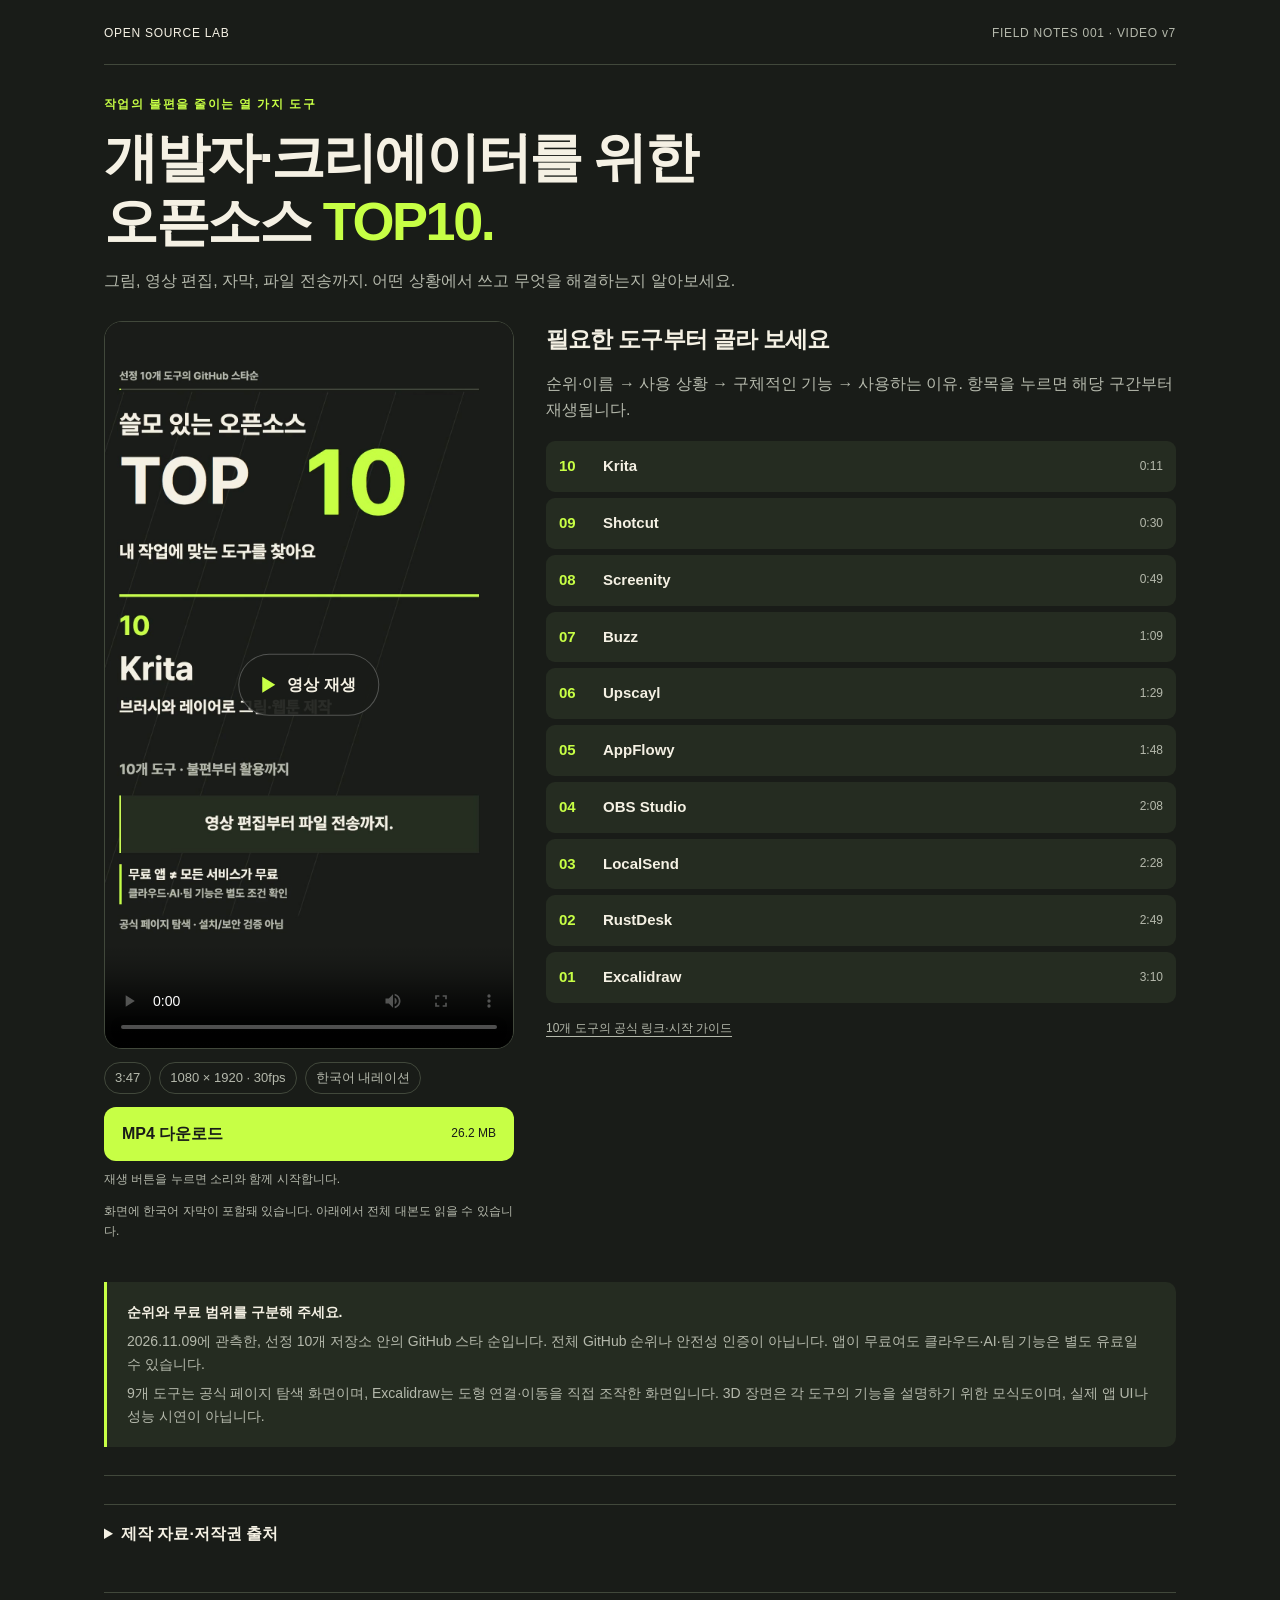
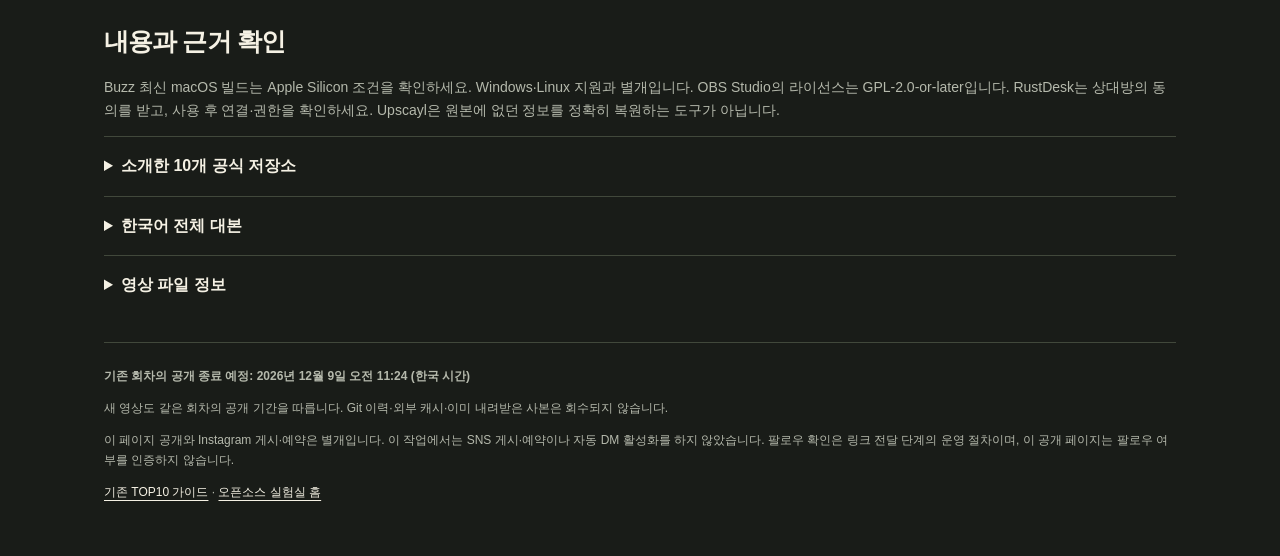
==== episodes/2026-11-09-top10/v7/index.html @ ea2526f3 "Add TOP10 v7 visual refinement with unchanged script and audio" ====
<!doctype html><html lang="ko"><head><meta charset="utf-8"><meta name="viewport" content="width=device-width,initial-scale=1"><meta name="robots" content="noindex,nofollow,noarchive"><meta name="referrer" content="no-referrer"><meta name="description" content="그림, 영상 편집, 자막, 파일 전송에 도움을 주는 오픈소스 TOP10. 각 도구의 사용 상황과 기능, 사용하는 이유를 설명합니다."><meta name="theme-color" content="#191c18"><title>오픈소스 TOP10 · v7 영상 | 오픈소스 실험실</title><style>
:root{color-scheme:dark;--bg:#191c18;--card:#252c21;--ink:#f5f1e4;--muted:#b5b9ac;--lime:#c7ff45;--line:#41483b}*{box-sizing:border-box}body{margin:0;background:var(--bg);color:var(--ink);font-family:-apple-system,BlinkMacSystemFont,"Apple SD Gothic Neo","Noto Sans KR",sans-serif;line-height:1.65}main{max-width:1120px;margin:auto;padding:24px}a{color:inherit;text-underline-offset:4px;overflow-wrap:anywhere}a:hover{color:var(--lime)}button,a{touch-action:manipulation}button:focus-visible,a:focus-visible,summary:focus-visible,video:focus-visible{outline:3px solid var(--lime);outline-offset:5px}nav{display:flex;gap:14px;justify-content:space-between;align-items:center;padding-bottom:20px;border-bottom:1px solid var(--line);font-size:12px;letter-spacing:.06em}nav a{text-decoration:none}nav span{color:var(--muted)}header{padding:30px 0 26px}.eyebrow{color:var(--lime);font-weight:700;font-size:12px;letter-spacing:.12em;margin:0 0 10px}h1{font-size:clamp(30px,5vw,54px);line-height:1.2;letter-spacing:-.045em;margin:0 0 14px}h1 em{font-style:normal;color:var(--lime)}.lede{color:var(--muted);margin:0;font-size:16px;max-width:680px}.watch{display:grid;grid-template-columns:minmax(0,410px) minmax(0,1fr);gap:32px;align-items:start}.player-wrap{position:relative;background:#11150e;border:1px solid var(--line);border-radius:18px;overflow:hidden;aspect-ratio:9/16;width:100%}video{display:block;width:100%;height:100%;object-fit:contain;background:#191c18}.play{position:absolute;left:50%;top:50%;transform:translate(-50%,-50%);border:1px solid rgba(255,255,255,.25);border-radius:100px;background:rgba(25,28,24,.92);color:var(--ink);font:inherit;font-weight:700;font-size:16px;padding:17px 23px;display:flex;gap:12px;align-items:center;white-space:nowrap;cursor:pointer}.play::before{content:"";display:block;border-left:13px solid var(--lime);border-top:8px solid transparent;border-bottom:8px solid transparent}.play[hidden]{display:none}.meta{display:flex;gap:8px;flex-wrap:wrap;color:var(--muted);font-size:13px;margin:13px 0}.meta span{padding:4px 10px;border:1px solid var(--line);border-radius:20px}.download{display:flex;align-items:center;justify-content:space-between;text-decoration:none;background:var(--lime);color:#191c18!important;font-weight:700;border-radius:12px;padding:14px 18px;min-height:50px}.download small{font-size:12px;font-weight:500}.status{min-height:20px;font-size:12px;color:var(--muted);margin:9px 0}.side h2{font-size:23px;letter-spacing:-.035em;margin:0 0 12px}.side>p{color:var(--muted);margin:0 0 18px}.chapter-list{display:grid;gap:6px}.chapter{width:100%;background:var(--card);border:1px solid transparent;border-radius:9px;color:var(--ink);display:grid;grid-template-columns:35px 1fr auto;gap:9px;align-items:center;padding:12px;text-align:left;font:inherit;font-weight:600;font-size:15px;cursor:pointer}.chapter:hover{border-color:var(--lime)}.rank{color:var(--lime);font-variant-numeric:tabular-nums}.chapter time{color:var(--muted);font-size:12px;font-weight:400;font-variant-numeric:tabular-nums}.note{padding:19px 20px;border-left:3px solid var(--lime);background:var(--card);border-radius:0 10px 10px 0;margin:28px 0;font-size:14px}.note p{margin:6px 0 0;color:var(--muted)}.section{padding:28px 0;border-top:1px solid var(--line)}.section h2{font-size:25px;letter-spacing:-.035em;margin:0 0 10px}.section p{color:var(--muted);font-size:14px}.asset-list{padding:0;margin:18px 0;list-style:none;display:grid;grid-template-columns:repeat(2,minmax(0,1fr));gap:10px}.asset-list li{padding:15px;background:var(--card);border-radius:10px}.asset-list li>a{font-weight:700;font-size:15px}.asset-list span{display:block;color:var(--muted);font-size:12px;margin-top:4px}.credits p{margin:8px 0}.small{font-size:12px!important;color:var(--muted)}details{border-top:1px solid var(--line);padding:16px 0}summary{cursor:pointer;font-weight:600}.transcript h3{margin:22px 0 6px;font-size:16px}.transcript p{margin:0;line-height:1.8}.links{columns:2;padding-left:20px;font-size:14px}.links li{padding:3px 0}.hash{font-family:ui-monospace,monospace;font-size:11px;word-break:break-all;color:var(--muted)}footer{padding:24px 0 30px;border-top:1px solid var(--line);font-size:12px;color:var(--muted)}footer a{color:var(--ink)}@media(max-width:740px){main{padding:16px}nav{font-size:10px}header{padding:24px 0 20px}.watch{grid-template-columns:1fr;gap:26px}.video-column{max-width:430px;width:100%;margin:auto}.side h2{font-size:22px}.chapter-list{grid-template-columns:repeat(2,minmax(0,1fr));gap:7px}.chapter{grid-template-columns:27px 1fr;padding:11px 9px;font-size:13px;gap:5px}.chapter time{grid-column:2}.asset-list{grid-template-columns:1fr}.links{columns:1}h1{font-size:34px}.lede{font-size:14px}}@media(prefers-reduced-motion:reduce){*{scroll-behavior:auto!important}}
</style></head><body><main><nav><a href="../../../">OPEN SOURCE LAB</a><span>FIELD NOTES 001 · VIDEO v7</span></nav><header><p class="eyebrow">작업의 불편을 줄이는 열 가지 도구</p><h1>개발자·크리에이터를 위한<br>오픈소스 <em>TOP10.</em></h1><p class="lede">그림, 영상 편집, 자막, 파일 전송까지. 어떤 상황에서 쓰고 무엇을 해결하는지 알아보세요.</p></header><div class="watch"><section class="video-column" aria-label="완성 영상 재생"><div class="player-wrap"><video id="player" controls playsinline preload="metadata" poster="cover.jpg" width="1080" height="1920" aria-label="오픈소스 TOP10 한국어 설명 영상"><source src="open-source-top10-v7.mp4" type="video/mp4"><track kind="subtitles" src="captions.vtt" srclang="ko" label="한국어 자막">브라우저가 영상을 지원하지 않습니다. 아래 MP4 링크로 내려받으세요.</video><button id="start" class="play" type="button" aria-label="소리와 함께 영상 재생">영상 재생</button></div><div class="meta"><span>3:47</span><span>1080 × 1920 · 30fps</span><span>한국어 내레이션</span></div><a class="download" href="open-source-top10-v7.mp4" download="open-source-top10-v7.mp4">MP4 다운로드 <small>26.2 MB</small></a><p id="status" class="status" role="status">재생 버튼을 누르면 소리와 함께 시작합니다.</p><p class="small">화면에 한국어 자막이 포함돼 있습니다. 아래에서 전체 대본도 읽을 수 있습니다.</p></section><section class="side"><h2>필요한 도구부터 골라 보세요</h2><p>순위·이름 → 사용 상황 → 구체적인 기능 → 사용하는 이유. 항목을 누르면 해당 구간부터 재생됩니다.</p><div class="chapter-list"><button class="chapter" type="button" data-time="11.266666666666667" aria-label="10위 Krita 0:11부터 재생"><span class="rank">10</span><span>Krita</span><time>0:11</time></button><button class="chapter" type="button" data-time="30.866666666666667" aria-label="9위 Shotcut 0:30부터 재생"><span class="rank">09</span><span>Shotcut</span><time>0:30</time></button><button class="chapter" type="button" data-time="49.266666666666666" aria-label="8위 Screenity 0:49부터 재생"><span class="rank">08</span><span>Screenity</span><time>0:49</time></button><button class="chapter" type="button" data-time="69.63333333333334" aria-label="7위 Buzz 1:09부터 재생"><span class="rank">07</span><span>Buzz</span><time>1:09</time></button><button class="chapter" type="button" data-time="89.33333333333333" aria-label="6위 Upscayl 1:29부터 재생"><span class="rank">06</span><span>Upscayl</span><time>1:29</time></button><button class="chapter" type="button" data-time="108.93333333333334" aria-label="5위 AppFlowy 1:48부터 재생"><span class="rank">05</span><span>AppFlowy</span><time>1:48</time></button><button class="chapter" type="button" data-time="128.63333333333333" aria-label="4위 OBS Studio 2:08부터 재생"><span class="rank">04</span><span>OBS Studio</span><time>2:08</time></button><button class="chapter" type="button" data-time="148.2" aria-label="3위 LocalSend 2:28부터 재생"><span class="rank">03</span><span>LocalSend</span><time>2:28</time></button><button class="chapter" type="button" data-time="169.26666666666668" aria-label="2위 RustDesk 2:49부터 재생"><span class="rank">02</span><span>RustDesk</span><time>2:49</time></button><button class="chapter" type="button" data-time="190.36666666666667" aria-label="1위 Excalidraw 3:10부터 재생"><span class="rank">01</span><span>Excalidraw</span><time>3:10</time></button></div><p class="small" style="margin-top:16px"><a href="../">10개 도구의 공식 링크·시작 가이드</a></p></section></div><aside class="note"><strong>순위와 무료 범위를 구분해 주세요.</strong><p>2026.11.09에 관측한, 선정 10개 저장소 안의 GitHub 스타 순입니다. 전체 GitHub 순위나 안전성 인증이 아닙니다. 앱이 무료여도 클라우드·AI·팀 기능은 별도 유료일 수 있습니다.</p><p>9개 도구는 공식 페이지 탐색 화면이며, Excalidraw는 도형 연결·이동을 직접 조작한 화면입니다. 3D 장면은 각 도구의 기능을 설명하기 위한 모식도이며, 실제 앱 UI나 성능 시연이 아닙니다.</p></aside><section class="section credits"><details><summary>제작 자료·저작권 출처</summary><h2>사용한 모델과 원저작자</h2><p>기능을 설명하는 장면에 아래 모델을 사용했습니다. 원본 제작자는 Polyfork이며, <a href="https://creativecommons.org/licenses/by/4.0/" target="_blank" rel="noopener noreferrer">CC BY 4.0</a>에 따라 출처와 변경 사항을 표시합니다.</p><ul class="asset-list"><li><a href="https://polyfork.dev/asset/laptop-e775ba" target="_blank" rel="noopener noreferrer">Laptop</a><span>by Polyfork · <a href="https://creativecommons.org/licenses/by/4.0/" target="_blank" rel="noopener noreferrer">CC BY 4.0</a></span></li><li><a href="https://polyfork.dev/asset/desk-monitor-32cfce" target="_blank" rel="noopener noreferrer">Desk Monitor</a><span>by Polyfork · <a href="https://creativecommons.org/licenses/by/4.0/" target="_blank" rel="noopener noreferrer">CC BY 4.0</a></span></li><li><a href="https://polyfork.dev/asset/filing-cabinet-f8a251" target="_blank" rel="noopener noreferrer">Filing Cabinet</a><span>by Polyfork · <a href="https://creativecommons.org/licenses/by/4.0/" target="_blank" rel="noopener noreferrer">CC BY 4.0</a></span></li><li><a href="https://polyfork.dev/asset/vintage-microphone-stand-c5ba82" target="_blank" rel="noopener noreferrer">Vintage Microphone Stand</a><span>by Polyfork · <a href="https://creativecommons.org/licenses/by/4.0/" target="_blank" rel="noopener noreferrer">CC BY 4.0</a></span></li><li><a href="https://polyfork.dev/asset/conference-camera-bar-419e10" target="_blank" rel="noopener noreferrer">Conference Camera Bar</a><span>by Polyfork · <a href="https://creativecommons.org/licenses/by/4.0/" target="_blank" rel="noopener noreferrer">CC BY 4.0</a></span></li><li><a href="https://polyfork.dev/asset/smartphone-5f05e5" target="_blank" rel="noopener noreferrer">Smartphone</a><span>by Polyfork · <a href="https://creativecommons.org/licenses/by/4.0/" target="_blank" rel="noopener noreferrer">CC BY 4.0</a></span></li></ul><p><strong>변경 사항:</strong> 크기 조정, 복제·배치, 재질·조명 조정, 객체 애니메이션과 카메라 이동을 적용해 영상으로 렌더링했습니다. Polyfork의 원본 모델을 자체 창작한 것으로 주장하지 않으며, Polyfork의 공식 제작·추천 영상도 아닙니다.</p><p><a href="https://polyfork.dev/licensing" target="_blank" rel="noopener noreferrer">공식 라이선스 원문</a> · <a href="https://github.com/lucas-martinic/polyfork-catalog" target="_blank" rel="noopener noreferrer">공식 카탈로그</a> · <a href="credits.txt" download>크레딧 텍스트 다운로드</a></p><details><summary>음악·효과음·합성 음성</summary><p>Music: “Menu Music” by wipics, CC0. <a href="https://opengameart.org/content/menu-music-1" target="_blank" rel="noopener noreferrer">원본 출처</a><br>SFX: “Interface Sounds” by Kenney, CC0. <a href="https://kenney.nl/assets/interface-sounds" target="_blank" rel="noopener noreferrer">원본 출처</a></p><p>한국어 내레이션은 같은 여성 프리셋으로 생성한 합성 음성입니다. 실제 인물의 목소리를 복제하지 않았습니다. 기존 영상의 대본·순위·음성을 유지하고 시각 표현만 개선했습니다.</p><p>참고 영상은 설명 구조만 분석했습니다. <a href="https://youtube.com/shorts/w0rq3Lg1JbU" target="_blank" rel="noopener noreferrer">민둥이의 참고 영상</a> 자체의 영상·음성을 복제하거나 재업로드하지 않았습니다.</p></details></details></section><section class="section"><h2>내용과 근거 확인</h2><p>Buzz 최신 macOS 빌드는 Apple Silicon 조건을 확인하세요. Windows·Linux 지원과 별개입니다. OBS Studio의 라이선스는 GPL-2.0-or-later입니다. RustDesk는 상대방의 동의를 받고, 사용 후 연결·권한을 확인하세요. Upscayl은 원본에 없던 정보를 정확히 복원하는 도구가 아닙니다.</p><details><summary>소개한 10개 공식 저장소</summary><ul class="links"><li><a href="https://github.com/KDE/krita" target="_blank" rel="noopener noreferrer">Krita 공식 저장소</a></li><li><a href="https://github.com/mltframework/shotcut" target="_blank" rel="noopener noreferrer">Shotcut 공식 저장소</a></li><li><a href="https://github.com/alyssaxuu/screenity" target="_blank" rel="noopener noreferrer">Screenity 공식 저장소</a></li><li><a href="https://github.com/chidiwilliams/buzz" target="_blank" rel="noopener noreferrer">Buzz 공식 저장소</a></li><li><a href="https://github.com/upscayl/upscayl" target="_blank" rel="noopener noreferrer">Upscayl 공식 저장소</a></li><li><a href="https://github.com/AppFlowy-IO/AppFlowy" target="_blank" rel="noopener noreferrer">AppFlowy 공식 저장소</a></li><li><a href="https://github.com/obsproject/obs-studio" target="_blank" rel="noopener noreferrer">OBS Studio 공식 저장소</a></li><li><a href="https://github.com/localsend/localsend" target="_blank" rel="noopener noreferrer">LocalSend 공식 저장소</a></li><li><a href="https://github.com/rustdesk/rustdesk" target="_blank" rel="noopener noreferrer">RustDesk 공식 저장소</a></li><li><a href="https://github.com/excalidraw/excalidraw" target="_blank" rel="noopener noreferrer">Excalidraw 공식 저장소</a></li></ul></details><details><summary>한국어 전체 대본</summary><div class="transcript"><section><h3>도입</h3><p>영상 편집부터 파일 전송까지. 매일 하는 작업을 조금 더 편하게 만들어 줄 오픈소스 열 개를 골랐습니다. 열 번째 도구부터 볼게요.</p></section><section><h3>10위 · Krita</h3><p>열 번째는 크리타입니다. 그림을 시작하고 싶은데 처음부터 유료 프로그램을 사기는 부담스럽죠. 브러시와 레이어를 갖춘 무료 드로잉 도구입니다. 스케치부터 채색까지, 웹툰이나 일러스트를 그리는 데 필요한 작업을 한곳에서 할 수 있습니다.</p></section><section><h3>9위 · Shotcut</h3><p>아홉 번째는 샷 컷입니다. 찍어 둔 영상은 많은데 필요한 장면만 짧게 정리하고 싶다면, 영상을 자르고 이어 붙이고 소리까지 조절할 수 있습니다. 촬영본을 통째로 보내는 대신, 보여 주고 싶은 부분만 편집하는 거죠.</p></section><section><h3>8위 · Screenity</h3><p>여덟 번째는 스크리니티입니다. 사용법을 설명하다가 거기 말고 여기라는 말만 반복하고 있나요? 화면을 녹화하면서 눌러야 할 곳에 화살표나 표시를 넣을 수 있습니다. 긴 설명문 대신, 상대가 보고 따라 할 수 있는 안내 영상을 만드는 겁니다.</p></section><section><h3>7위 · Buzz</h3><p>일곱 번째는 버즈입니다. 회의나 인터뷰를 녹음해 놓고, 다시 들으면서 받아 적고 있나요? 음성 파일을 텍스트로 바꾸고 자막 파일로도 만들 수 있습니다. 처음부터 타이핑하는 대신, 변환된 내용을 확인하고 고치는 쪽으로 작업을 바꾸는 거죠.</p></section><section><h3>6위 · Upscayl</h3><p>여섯 번째는 업스케일입니다. 작은 이미지를 크게 쓰려고 늘렸더니 흐릿해진 적 있죠? AI로 해상도를 높이면서 이미지의 디테일을 추정해 보완합니다. 다만 원본에 없던 정보를 정확하게 되살려 주는 도구는 아니라는 점은 알아둬야 합니다.</p></section><section><h3>5위 · AppFlowy</h3><p>다섯 번째는 앱플로위입니다. 아이디어는 메모 앱에, 할 일은 다른 앱에 흩어져 있다면, 노트와 작업 목록, 프로젝트를 한곳에 모아 관리할 수 있습니다. 회의에서 적어 둔 내용과 그다음에 해야 할 일을 따로 찾아다니지 않도록 정리하는 겁니다.</p></section><section><h3>4위 · OBS Studio</h3><p>네 번째는 오비에스입니다. 강의를 녹화하려는데 화면만 찍는 걸로는 부족하다면, 화면과 웹캠, 마이크를 조합해 녹화하거나 실시간으로 방송할 수 있습니다. 내 얼굴과 설명할 자료를 함께 보여 주는 구성을 만들 때 쓰는 거죠.</p></section><section><h3>3위 · LocalSend</h3><p>세 번째는 로컬센드입니다. 휴대폰 사진을 컴퓨터로 옮기려고 나에게 메시지를 보내고 다시 내려받고 있나요? 두 기기를 같은 네트워크에 연결하면 파일을 직접 주고받을 수 있습니다. 파일 하나 옮기자고 메신저나 클라우드를 거칠 필요를 줄여 줍니다.</p></section><section><h3>2위 · RustDesk</h3><p>두 번째는 러스트데스크입니다. 다른 사람의 컴퓨터 문제를 도와주는데 전화 설명만으로는 해결이 안 된다면, 상대방의 화면을 보면서 원격으로 지원할 수 있습니다. 다만 접속은 반드시 동의를 받고, 작업이 끝나면 연결과 권한도 확인해야 합니다.</p></section><section><h3>1위 · Excalidraw</h3><p>첫 번째는 엑스칼리드로입니다. 머릿속에서는 정리가 됐는데, 말로 설명하면 자꾸 길어진다면, 상자와 화살표로 관계를 그려 보세요. 손그림 느낌의 도형으로 흐름도나 아이디어를 정리할 수 있습니다. 예쁜 발표 자료를 만들기 전에, 서로 같은 내용을 이해하고 있는지 확인하는 데 쓰는 겁니다.</p></section><section><h3>마무리</h3><p>필요한 도구가 있었다면 저장해 두세요. 팔로우하고 디엠으로 탑 텐을 보내주시면, 팔로우 확인 후 링크와 시작 가이드를 보내드릴게요.</p></section></div></details><details><summary>영상 파일 정보</summary><p>3:47 · H.264 / AAC · 1080 × 1920 · 30fps · 26.2 MB</p><p class="hash">SHA-256: 50d984841f6525d0a518ef3c522e1c031c8ad2e5f57ffb1c40282ae1531effd3</p><p class="small">Git LFS 대신 실제 MP4를 제공합니다. 이 페이지는 프로젝트 설명용이며, 로그인·결제·개인정보 입력을 요구하지 않습니다. 재생과 다운로드는 호스팅 서비스의 사용량 제한 영향을 받을 수 있습니다.</p></details></section><footer><strong>기존 회차의 공개 종료 예정: 2026년 12월 9일 오전 11:24 (한국 시간)</strong><p>새 영상도 같은 회차의 공개 기간을 따릅니다. Git 이력·외부 캐시·이미 내려받은 사본은 회수되지 않습니다.</p><p>이 페이지 공개와 Instagram 게시·예약은 별개입니다. 이 작업에서는 SNS 게시·예약이나 자동 DM 활성화를 하지 않았습니다. 팔로우 확인은 링크 전달 단계의 운영 절차이며, 이 공개 페이지는 팔로우 여부를 인증하지 않습니다.</p><a href="../">기존 TOP10 가이드</a> · <a href="../../../">오픈소스 실험실 홈</a></footer></main><script>
const video=document.getElementById('player'),start=document.getElementById('start'),status=document.getElementById('status');
async function play(){try{await video.play();status.textContent='재생 중 · 플레이어에서 음량과 전체 화면을 조절할 수 있습니다.';}catch(e){status.textContent='재생 버튼을 다시 누르거나 MP4 다운로드 링크를 이용해 주세요.';}}
start.addEventListener('click',play);video.addEventListener('play',()=>{start.hidden=true});video.addEventListener('pause',()=>{start.hidden=false;status.textContent='일시 정지됨'});video.addEventListener('ended',()=>{start.hidden=false;status.textContent='재생이 끝났습니다.'});video.addEventListener('error',()=>{status.textContent='영상을 불러오지 못했습니다. 아래 MP4 링크를 확인해 주세요.'});
for(const b of document.querySelectorAll('[data-time]'))b.addEventListener('click',()=>{video.currentTime=Number(b.dataset.time);play();video.scrollIntoView({block:'center',behavior:matchMedia('(prefers-reduced-motion: reduce)').matches?'auto':'smooth'});});
</script></body></html>
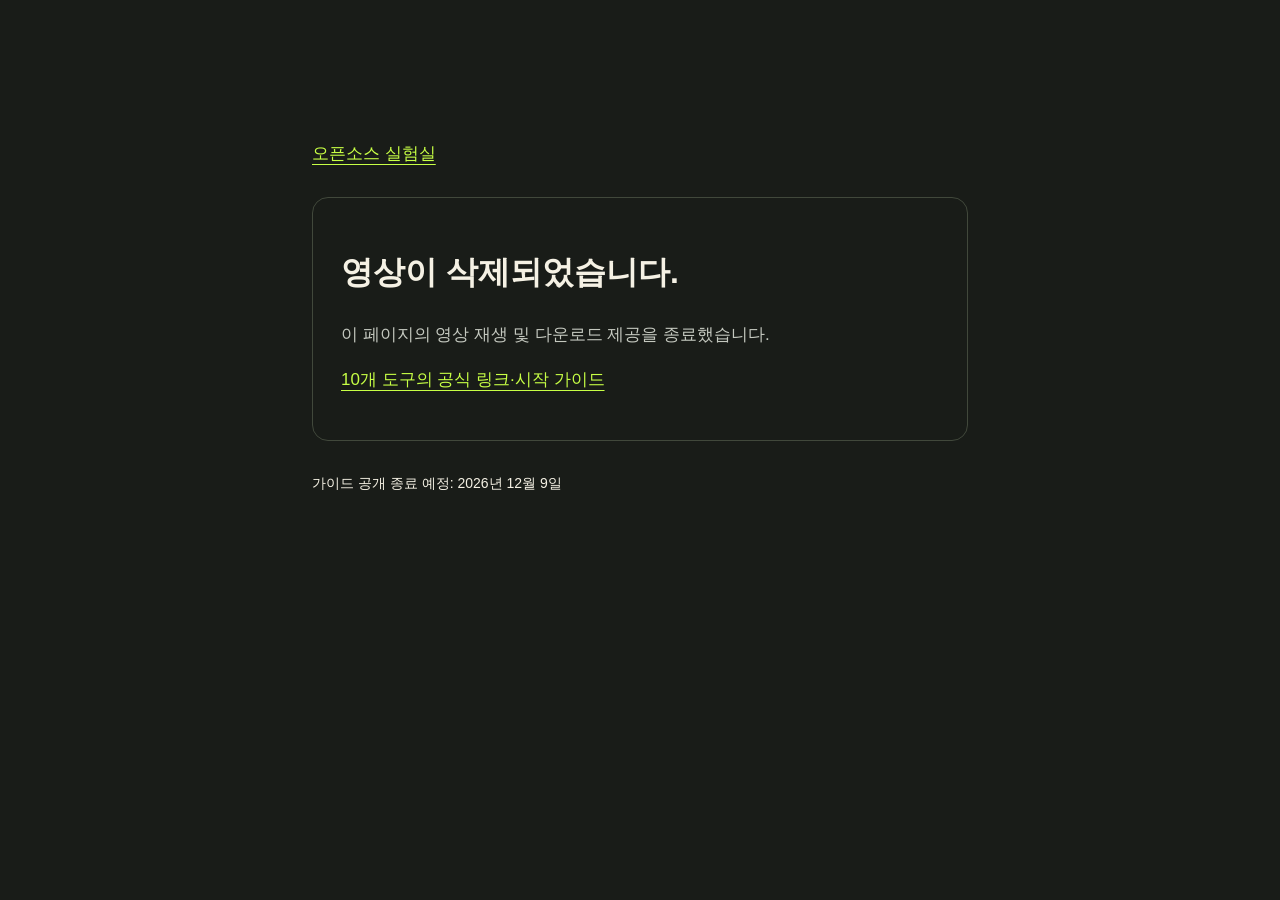
==== commit ac83c7cf: "Remove produced TOP10 videos at user request" ====
--- a/episodes/2026-11-09-top10/v7/index.html
+++ b/episodes/2026-11-09-top10/v7/index.html
@@ -1,8 +1 @@
-<!doctype html><html lang="ko"><head><meta charset="utf-8"><meta name="viewport" content="width=device-width,initial-scale=1"><meta name="robots" content="noindex,nofollow,noarchive"><meta name="referrer" content="no-referrer"><meta name="description" content="그림, 영상 편집, 자막, 파일 전송에 도움을 주는 오픈소스 TOP10. 각 도구의 사용 상황과 기능, 사용하는 이유를 설명합니다."><meta name="theme-color" content="#191c18"><title>오픈소스 TOP10 · v7 영상 | 오픈소스 실험실</title><style>
-:root{color-scheme:dark;--bg:#191c18;--card:#252c21;--ink:#f5f1e4;--muted:#b5b9ac;--lime:#c7ff45;--line:#41483b}*{box-sizing:border-box}body{margin:0;background:var(--bg);color:var(--ink);font-family:-apple-system,BlinkMacSystemFont,"Apple SD Gothic Neo","Noto Sans KR",sans-serif;line-height:1.65}main{max-width:1120px;margin:auto;padding:24px}a{color:inherit;text-underline-offset:4px;overflow-wrap:anywhere}a:hover{color:var(--lime)}button,a{touch-action:manipulation}button:focus-visible,a:focus-visible,summary:focus-visible,video:focus-visible{outline:3px solid var(--lime);outline-offset:5px}nav{display:flex;gap:14px;justify-content:space-between;align-items:center;padding-bottom:20px;border-bottom:1px solid var(--line);font-size:12px;letter-spacing:.06em}nav a{text-decoration:none}nav span{color:var(--muted)}header{padding:30px 0 26px}.eyebrow{color:var(--lime);font-weight:700;font-size:12px;letter-spacing:.12em;margin:0 0 10px}h1{font-size:clamp(30px,5vw,54px);line-height:1.2;letter-spacing:-.045em;margin:0 0 14px}h1 em{font-style:normal;color:var(--lime)}.lede{color:var(--muted);margin:0;font-size:16px;max-width:680px}.watch{display:grid;grid-template-columns:minmax(0,410px) minmax(0,1fr);gap:32px;align-items:start}.player-wrap{position:relative;background:#11150e;border:1px solid var(--line);border-radius:18px;overflow:hidden;aspect-ratio:9/16;width:100%}video{display:block;width:100%;height:100%;object-fit:contain;background:#191c18}.play{position:absolute;left:50%;top:50%;transform:translate(-50%,-50%);border:1px solid rgba(255,255,255,.25);border-radius:100px;background:rgba(25,28,24,.92);color:var(--ink);font:inherit;font-weight:700;font-size:16px;padding:17px 23px;display:flex;gap:12px;align-items:center;white-space:nowrap;cursor:pointer}.play::before{content:"";display:block;border-left:13px solid var(--lime);border-top:8px solid transparent;border-bottom:8px solid transparent}.play[hidden]{display:none}.meta{display:flex;gap:8px;flex-wrap:wrap;color:var(--muted);font-size:13px;margin:13px 0}.meta span{padding:4px 10px;border:1px solid var(--line);border-radius:20px}.download{display:flex;align-items:center;justify-content:space-between;text-decoration:none;background:var(--lime);color:#191c18!important;font-weight:700;border-radius:12px;padding:14px 18px;min-height:50px}.download small{font-size:12px;font-weight:500}.status{min-height:20px;font-size:12px;color:var(--muted);margin:9px 0}.side h2{font-size:23px;letter-spacing:-.035em;margin:0 0 12px}.side>p{color:var(--muted);margin:0 0 18px}.chapter-list{display:grid;gap:6px}.chapter{width:100%;background:var(--card);border:1px solid transparent;border-radius:9px;color:var(--ink);display:grid;grid-template-columns:35px 1fr auto;gap:9px;align-items:center;padding:12px;text-align:left;font:inherit;font-weight:600;font-size:15px;cursor:pointer}.chapter:hover{border-color:var(--lime)}.rank{color:var(--lime);font-variant-numeric:tabular-nums}.chapter time{color:var(--muted);font-size:12px;font-weight:400;font-variant-numeric:tabular-nums}.note{padding:19px 20px;border-left:3px solid var(--lime);background:var(--card);border-radius:0 10px 10px 0;margin:28px 0;font-size:14px}.note p{margin:6px 0 0;color:var(--muted)}.section{padding:28px 0;border-top:1px solid var(--line)}.section h2{font-size:25px;letter-spacing:-.035em;margin:0 0 10px}.section p{color:var(--muted);font-size:14px}.asset-list{padding:0;margin:18px 0;list-style:none;display:grid;grid-template-columns:repeat(2,minmax(0,1fr));gap:10px}.asset-list li{padding:15px;background:var(--card);border-radius:10px}.asset-list li>a{font-weight:700;font-size:15px}.asset-list span{display:block;color:var(--muted);font-size:12px;margin-top:4px}.credits p{margin:8px 0}.small{font-size:12px!important;color:var(--muted)}details{border-top:1px solid var(--line);padding:16px 0}summary{cursor:pointer;font-weight:600}.transcript h3{margin:22px 0 6px;font-size:16px}.transcript p{margin:0;line-height:1.8}.links{columns:2;padding-left:20px;font-size:14px}.links li{padding:3px 0}.hash{font-family:ui-monospace,monospace;font-size:11px;word-break:break-all;color:var(--muted)}footer{padding:24px 0 30px;border-top:1px solid var(--line);font-size:12px;color:var(--muted)}footer a{color:var(--ink)}@media(max-width:740px){main{padding:16px}nav{font-size:10px}header{padding:24px 0 20px}.watch{grid-template-columns:1fr;gap:26px}.video-column{max-width:430px;width:100%;margin:auto}.side h2{font-size:22px}.chapter-list{grid-template-columns:repeat(2,minmax(0,1fr));gap:7px}.chapter{grid-template-columns:27px 1fr;padding:11px 9px;font-size:13px;gap:5px}.chapter time{grid-column:2}.asset-list{grid-template-columns:1fr}.links{columns:1}h1{font-size:34px}.lede{font-size:14px}}@media(prefers-reduced-motion:reduce){*{scroll-behavior:auto!important}}
-</style></head><body><main><nav><a href="../../../">OPEN SOURCE LAB</a><span>FIELD NOTES 001 · VIDEO v7</span></nav><header><p class="eyebrow">작업의 불편을 줄이는 열 가지 도구</p><h1>개발자·크리에이터를 위한<br>오픈소스 <em>TOP10.</em></h1><p class="lede">그림, 영상 편집, 자막, 파일 전송까지. 어떤 상황에서 쓰고 무엇을 해결하는지 알아보세요.</p></header><div class="watch"><section class="video-column" aria-label="완성 영상 재생"><div class="player-wrap"><video id="player" controls playsinline preload="metadata" poster="cover.jpg" width="1080" height="1920" aria-label="오픈소스 TOP10 한국어 설명 영상"><source src="open-source-top10-v7.mp4" type="video/mp4"><track kind="subtitles" src="captions.vtt" srclang="ko" label="한국어 자막">브라우저가 영상을 지원하지 않습니다. 아래 MP4 링크로 내려받으세요.</video><button id="start" class="play" type="button" aria-label="소리와 함께 영상 재생">영상 재생</button></div><div class="meta"><span>3:47</span><span>1080 × 1920 · 30fps</span><span>한국어 내레이션</span></div><a class="download" href="open-source-top10-v7.mp4" download="open-source-top10-v7.mp4">MP4 다운로드 <small>26.2 MB</small></a><p id="status" class="status" role="status">재생 버튼을 누르면 소리와 함께 시작합니다.</p><p class="small">화면에 한국어 자막이 포함돼 있습니다. 아래에서 전체 대본도 읽을 수 있습니다.</p></section><section class="side"><h2>필요한 도구부터 골라 보세요</h2><p>순위·이름 → 사용 상황 → 구체적인 기능 → 사용하는 이유. 항목을 누르면 해당 구간부터 재생됩니다.</p><div class="chapter-list"><button class="chapter" type="button" data-time="11.266666666666667" aria-label="10위 Krita 0:11부터 재생"><span class="rank">10</span><span>Krita</span><time>0:11</time></button><button class="chapter" type="button" data-time="30.866666666666667" aria-label="9위 Shotcut 0:30부터 재생"><span class="rank">09</span><span>Shotcut</span><time>0:30</time></button><button class="chapter" type="button" data-time="49.266666666666666" aria-label="8위 Screenity 0:49부터 재생"><span class="rank">08</span><span>Screenity</span><time>0:49</time></button><button class="chapter" type="button" data-time="69.63333333333334" aria-label="7위 Buzz 1:09부터 재생"><span class="rank">07</span><span>Buzz</span><time>1:09</time></button><button class="chapter" type="button" data-time="89.33333333333333" aria-label="6위 Upscayl 1:29부터 재생"><span class="rank">06</span><span>Upscayl</span><time>1:29</time></button><button class="chapter" type="button" data-time="108.93333333333334" aria-label="5위 AppFlowy 1:48부터 재생"><span class="rank">05</span><span>AppFlowy</span><time>1:48</time></button><button class="chapter" type="button" data-time="128.63333333333333" aria-label="4위 OBS Studio 2:08부터 재생"><span class="rank">04</span><span>OBS Studio</span><time>2:08</time></button><button class="chapter" type="button" data-time="148.2" aria-label="3위 LocalSend 2:28부터 재생"><span class="rank">03</span><span>LocalSend</span><time>2:28</time></button><button class="chapter" type="button" data-time="169.26666666666668" aria-label="2위 RustDesk 2:49부터 재생"><span class="rank">02</span><span>RustDesk</span><time>2:49</time></button><button class="chapter" type="button" data-time="190.36666666666667" aria-label="1위 Excalidraw 3:10부터 재생"><span class="rank">01</span><span>Excalidraw</span><time>3:10</time></button></div><p class="small" style="margin-top:16px"><a href="../">10개 도구의 공식 링크·시작 가이드</a></p></section></div><aside class="note"><strong>순위와 무료 범위를 구분해 주세요.</strong><p>2026.11.09에 관측한, 선정 10개 저장소 안의 GitHub 스타 순입니다. 전체 GitHub 순위나 안전성 인증이 아닙니다. 앱이 무료여도 클라우드·AI·팀 기능은 별도 유료일 수 있습니다.</p><p>9개 도구는 공식 페이지 탐색 화면이며, Excalidraw는 도형 연결·이동을 직접 조작한 화면입니다. 3D 장면은 각 도구의 기능을 설명하기 위한 모식도이며, 실제 앱 UI나 성능 시연이 아닙니다.</p></aside><section class="section credits"><details><summary>제작 자료·저작권 출처</summary><h2>사용한 모델과 원저작자</h2><p>기능을 설명하는 장면에 아래 모델을 사용했습니다. 원본 제작자는 Polyfork이며, <a href="https://creativecommons.org/licenses/by/4.0/" target="_blank" rel="noopener noreferrer">CC BY 4.0</a>에 따라 출처와 변경 사항을 표시합니다.</p><ul class="asset-list"><li><a href="https://polyfork.dev/asset/laptop-e775ba" target="_blank" rel="noopener noreferrer">Laptop</a><span>by Polyfork · <a href="https://creativecommons.org/licenses/by/4.0/" target="_blank" rel="noopener noreferrer">CC BY 4.0</a></span></li><li><a href="https://polyfork.dev/asset/desk-monitor-32cfce" target="_blank" rel="noopener noreferrer">Desk Monitor</a><span>by Polyfork · <a href="https://creativecommons.org/licenses/by/4.0/" target="_blank" rel="noopener noreferrer">CC BY 4.0</a></span></li><li><a href="https://polyfork.dev/asset/filing-cabinet-f8a251" target="_blank" rel="noopener noreferrer">Filing Cabinet</a><span>by Polyfork · <a href="https://creativecommons.org/licenses/by/4.0/" target="_blank" rel="noopener noreferrer">CC BY 4.0</a></span></li><li><a href="https://polyfork.dev/asset/vintage-microphone-stand-c5ba82" target="_blank" rel="noopener noreferrer">Vintage Microphone Stand</a><span>by Polyfork · <a href="https://creativecommons.org/licenses/by/4.0/" target="_blank" rel="noopener noreferrer">CC BY 4.0</a></span></li><li><a href="https://polyfork.dev/asset/conference-camera-bar-419e10" target="_blank" rel="noopener noreferrer">Conference Camera Bar</a><span>by Polyfork · <a href="https://creativecommons.org/licenses/by/4.0/" target="_blank" rel="noopener noreferrer">CC BY 4.0</a></span></li><li><a href="https://polyfork.dev/asset/smartphone-5f05e5" target="_blank" rel="noopener noreferrer">Smartphone</a><span>by Polyfork · <a href="https://creativecommons.org/licenses/by/4.0/" target="_blank" rel="noopener noreferrer">CC BY 4.0</a></span></li></ul><p><strong>변경 사항:</strong> 크기 조정, 복제·배치, 재질·조명 조정, 객체 애니메이션과 카메라 이동을 적용해 영상으로 렌더링했습니다. Polyfork의 원본 모델을 자체 창작한 것으로 주장하지 않으며, Polyfork의 공식 제작·추천 영상도 아닙니다.</p><p><a href="https://polyfork.dev/licensing" target="_blank" rel="noopener noreferrer">공식 라이선스 원문</a> · <a href="https://github.com/lucas-martinic/polyfork-catalog" target="_blank" rel="noopener noreferrer">공식 카탈로그</a> · <a href="credits.txt" download>크레딧 텍스트 다운로드</a></p><details><summary>음악·효과음·합성 음성</summary><p>Music: “Menu Music” by wipics, CC0. <a href="https://opengameart.org/content/menu-music-1" target="_blank" rel="noopener noreferrer">원본 출처</a><br>SFX: “Interface Sounds” by Kenney, CC0. <a href="https://kenney.nl/assets/interface-sounds" target="_blank" rel="noopener noreferrer">원본 출처</a></p><p>한국어 내레이션은 같은 여성 프리셋으로 생성한 합성 음성입니다. 실제 인물의 목소리를 복제하지 않았습니다. 기존 영상의 대본·순위·음성을 유지하고 시각 표현만 개선했습니다.</p><p>참고 영상은 설명 구조만 분석했습니다. <a href="https://youtube.com/shorts/w0rq3Lg1JbU" target="_blank" rel="noopener noreferrer">민둥이의 참고 영상</a> 자체의 영상·음성을 복제하거나 재업로드하지 않았습니다.</p></details></details></section><section class="section"><h2>내용과 근거 확인</h2><p>Buzz 최신 macOS 빌드는 Apple Silicon 조건을 확인하세요. Windows·Linux 지원과 별개입니다. OBS Studio의 라이선스는 GPL-2.0-or-later입니다. RustDesk는 상대방의 동의를 받고, 사용 후 연결·권한을 확인하세요. Upscayl은 원본에 없던 정보를 정확히 복원하는 도구가 아닙니다.</p><details><summary>소개한 10개 공식 저장소</summary><ul class="links"><li><a href="https://github.com/KDE/krita" target="_blank" rel="noopener noreferrer">Krita 공식 저장소</a></li><li><a href="https://github.com/mltframework/shotcut" target="_blank" rel="noopener noreferrer">Shotcut 공식 저장소</a></li><li><a href="https://github.com/alyssaxuu/screenity" target="_blank" rel="noopener noreferrer">Screenity 공식 저장소</a></li><li><a href="https://github.com/chidiwilliams/buzz" target="_blank" rel="noopener noreferrer">Buzz 공식 저장소</a></li><li><a href="https://github.com/upscayl/upscayl" target="_blank" rel="noopener noreferrer">Upscayl 공식 저장소</a></li><li><a href="https://github.com/AppFlowy-IO/AppFlowy" target="_blank" rel="noopener noreferrer">AppFlowy 공식 저장소</a></li><li><a href="https://github.com/obsproject/obs-studio" target="_blank" rel="noopener noreferrer">OBS Studio 공식 저장소</a></li><li><a href="https://github.com/localsend/localsend" target="_blank" rel="noopener noreferrer">LocalSend 공식 저장소</a></li><li><a href="https://github.com/rustdesk/rustdesk" target="_blank" rel="noopener noreferrer">RustDesk 공식 저장소</a></li><li><a href="https://github.com/excalidraw/excalidraw" target="_blank" rel="noopener noreferrer">Excalidraw 공식 저장소</a></li></ul></details><details><summary>한국어 전체 대본</summary><div class="transcript"><section><h3>도입</h3><p>영상 편집부터 파일 전송까지. 매일 하는 작업을 조금 더 편하게 만들어 줄 오픈소스 열 개를 골랐습니다. 열 번째 도구부터 볼게요.</p></section><section><h3>10위 · Krita</h3><p>열 번째는 크리타입니다. 그림을 시작하고 싶은데 처음부터 유료 프로그램을 사기는 부담스럽죠. 브러시와 레이어를 갖춘 무료 드로잉 도구입니다. 스케치부터 채색까지, 웹툰이나 일러스트를 그리는 데 필요한 작업을 한곳에서 할 수 있습니다.</p></section><section><h3>9위 · Shotcut</h3><p>아홉 번째는 샷 컷입니다. 찍어 둔 영상은 많은데 필요한 장면만 짧게 정리하고 싶다면, 영상을 자르고 이어 붙이고 소리까지 조절할 수 있습니다. 촬영본을 통째로 보내는 대신, 보여 주고 싶은 부분만 편집하는 거죠.</p></section><section><h3>8위 · Screenity</h3><p>여덟 번째는 스크리니티입니다. 사용법을 설명하다가 거기 말고 여기라는 말만 반복하고 있나요? 화면을 녹화하면서 눌러야 할 곳에 화살표나 표시를 넣을 수 있습니다. 긴 설명문 대신, 상대가 보고 따라 할 수 있는 안내 영상을 만드는 겁니다.</p></section><section><h3>7위 · Buzz</h3><p>일곱 번째는 버즈입니다. 회의나 인터뷰를 녹음해 놓고, 다시 들으면서 받아 적고 있나요? 음성 파일을 텍스트로 바꾸고 자막 파일로도 만들 수 있습니다. 처음부터 타이핑하는 대신, 변환된 내용을 확인하고 고치는 쪽으로 작업을 바꾸는 거죠.</p></section><section><h3>6위 · Upscayl</h3><p>여섯 번째는 업스케일입니다. 작은 이미지를 크게 쓰려고 늘렸더니 흐릿해진 적 있죠? AI로 해상도를 높이면서 이미지의 디테일을 추정해 보완합니다. 다만 원본에 없던 정보를 정확하게 되살려 주는 도구는 아니라는 점은 알아둬야 합니다.</p></section><section><h3>5위 · AppFlowy</h3><p>다섯 번째는 앱플로위입니다. 아이디어는 메모 앱에, 할 일은 다른 앱에 흩어져 있다면, 노트와 작업 목록, 프로젝트를 한곳에 모아 관리할 수 있습니다. 회의에서 적어 둔 내용과 그다음에 해야 할 일을 따로 찾아다니지 않도록 정리하는 겁니다.</p></section><section><h3>4위 · OBS Studio</h3><p>네 번째는 오비에스입니다. 강의를 녹화하려는데 화면만 찍는 걸로는 부족하다면, 화면과 웹캠, 마이크를 조합해 녹화하거나 실시간으로 방송할 수 있습니다. 내 얼굴과 설명할 자료를 함께 보여 주는 구성을 만들 때 쓰는 거죠.</p></section><section><h3>3위 · LocalSend</h3><p>세 번째는 로컬센드입니다. 휴대폰 사진을 컴퓨터로 옮기려고 나에게 메시지를 보내고 다시 내려받고 있나요? 두 기기를 같은 네트워크에 연결하면 파일을 직접 주고받을 수 있습니다. 파일 하나 옮기자고 메신저나 클라우드를 거칠 필요를 줄여 줍니다.</p></section><section><h3>2위 · RustDesk</h3><p>두 번째는 러스트데스크입니다. 다른 사람의 컴퓨터 문제를 도와주는데 전화 설명만으로는 해결이 안 된다면, 상대방의 화면을 보면서 원격으로 지원할 수 있습니다. 다만 접속은 반드시 동의를 받고, 작업이 끝나면 연결과 권한도 확인해야 합니다.</p></section><section><h3>1위 · Excalidraw</h3><p>첫 번째는 엑스칼리드로입니다. 머릿속에서는 정리가 됐는데, 말로 설명하면 자꾸 길어진다면, 상자와 화살표로 관계를 그려 보세요. 손그림 느낌의 도형으로 흐름도나 아이디어를 정리할 수 있습니다. 예쁜 발표 자료를 만들기 전에, 서로 같은 내용을 이해하고 있는지 확인하는 데 쓰는 겁니다.</p></section><section><h3>마무리</h3><p>필요한 도구가 있었다면 저장해 두세요. 팔로우하고 디엠으로 탑 텐을 보내주시면, 팔로우 확인 후 링크와 시작 가이드를 보내드릴게요.</p></section></div></details><details><summary>영상 파일 정보</summary><p>3:47 · H.264 / AAC · 1080 × 1920 · 30fps · 26.2 MB</p><p class="hash">SHA-256: 50d984841f6525d0a518ef3c522e1c031c8ad2e5f57ffb1c40282ae1531effd3</p><p class="small">Git LFS 대신 실제 MP4를 제공합니다. 이 페이지는 프로젝트 설명용이며, 로그인·결제·개인정보 입력을 요구하지 않습니다. 재생과 다운로드는 호스팅 서비스의 사용량 제한 영향을 받을 수 있습니다.</p></details></section><footer><strong>기존 회차의 공개 종료 예정: 2026년 12월 9일 오전 11:24 (한국 시간)</strong><p>새 영상도 같은 회차의 공개 기간을 따릅니다. Git 이력·외부 캐시·이미 내려받은 사본은 회수되지 않습니다.</p><p>이 페이지 공개와 Instagram 게시·예약은 별개입니다. 이 작업에서는 SNS 게시·예약이나 자동 DM 활성화를 하지 않았습니다. 팔로우 확인은 링크 전달 단계의 운영 절차이며, 이 공개 페이지는 팔로우 여부를 인증하지 않습니다.</p><a href="../">기존 TOP10 가이드</a> · <a href="../../../">오픈소스 실험실 홈</a></footer></main><script>
-const video=document.getElementById('player'),start=document.getElementById('start'),status=document.getElementById('status');
-async function play(){try{await video.play();status.textContent='재생 중 · 플레이어에서 음량과 전체 화면을 조절할 수 있습니다.';}catch(e){status.textContent='재생 버튼을 다시 누르거나 MP4 다운로드 링크를 이용해 주세요.';}}
-start.addEventListener('click',play);video.addEventListener('play',()=>{start.hidden=true});video.addEventListener('pause',()=>{start.hidden=false;status.textContent='일시 정지됨'});video.addEventListener('ended',()=>{start.hidden=false;status.textContent='재생이 끝났습니다.'});video.addEventListener('error',()=>{status.textContent='영상을 불러오지 못했습니다. 아래 MP4 링크를 확인해 주세요.'});
-for(const b of document.querySelectorAll('[data-time]'))b.addEventListener('click',()=>{video.currentTime=Number(b.dataset.time);play();video.scrollIntoView({block:'center',behavior:matchMedia('(prefers-reduced-motion: reduce)').matches?'auto':'smooth'});});
-</script></body></html>+<!doctype html><html lang="ko"><head><meta charset="utf-8"><meta name="viewport" content="width=device-width,initial-scale=1"><meta name="robots" content="noindex,nofollow,noarchive"><title>영상 삭제 안내 | 오픈소스 실험실</title><style>*{box-sizing:border-box}body{margin:0;background:#191c18;color:#f5f1e4;font:17px/1.7 -apple-system,BlinkMacSystemFont,"Apple SD Gothic Neo",sans-serif}main{max-width:720px;margin:12vh auto;padding:32px}h1{font-size:32px;line-height:1.3}p{color:#c4c8bf}a{color:#c7ff45;text-underline-offset:5px}.notice{border:1px solid #41483b;border-radius:16px;padding:28px;margin:28px 0}small{font-size:14px}</style></head><body><main><a href="../../../">오픈소스 실험실</a><section class="notice"><h1>영상이 삭제되었습니다.</h1><p>이 페이지의 영상 재생 및 다운로드 제공을 종료했습니다.</p><p><a href="../">10개 도구의 공식 링크·시작 가이드</a></p></section><small>가이드 공개 종료 예정: 2026년 12월 9일</small></main></body></html>
